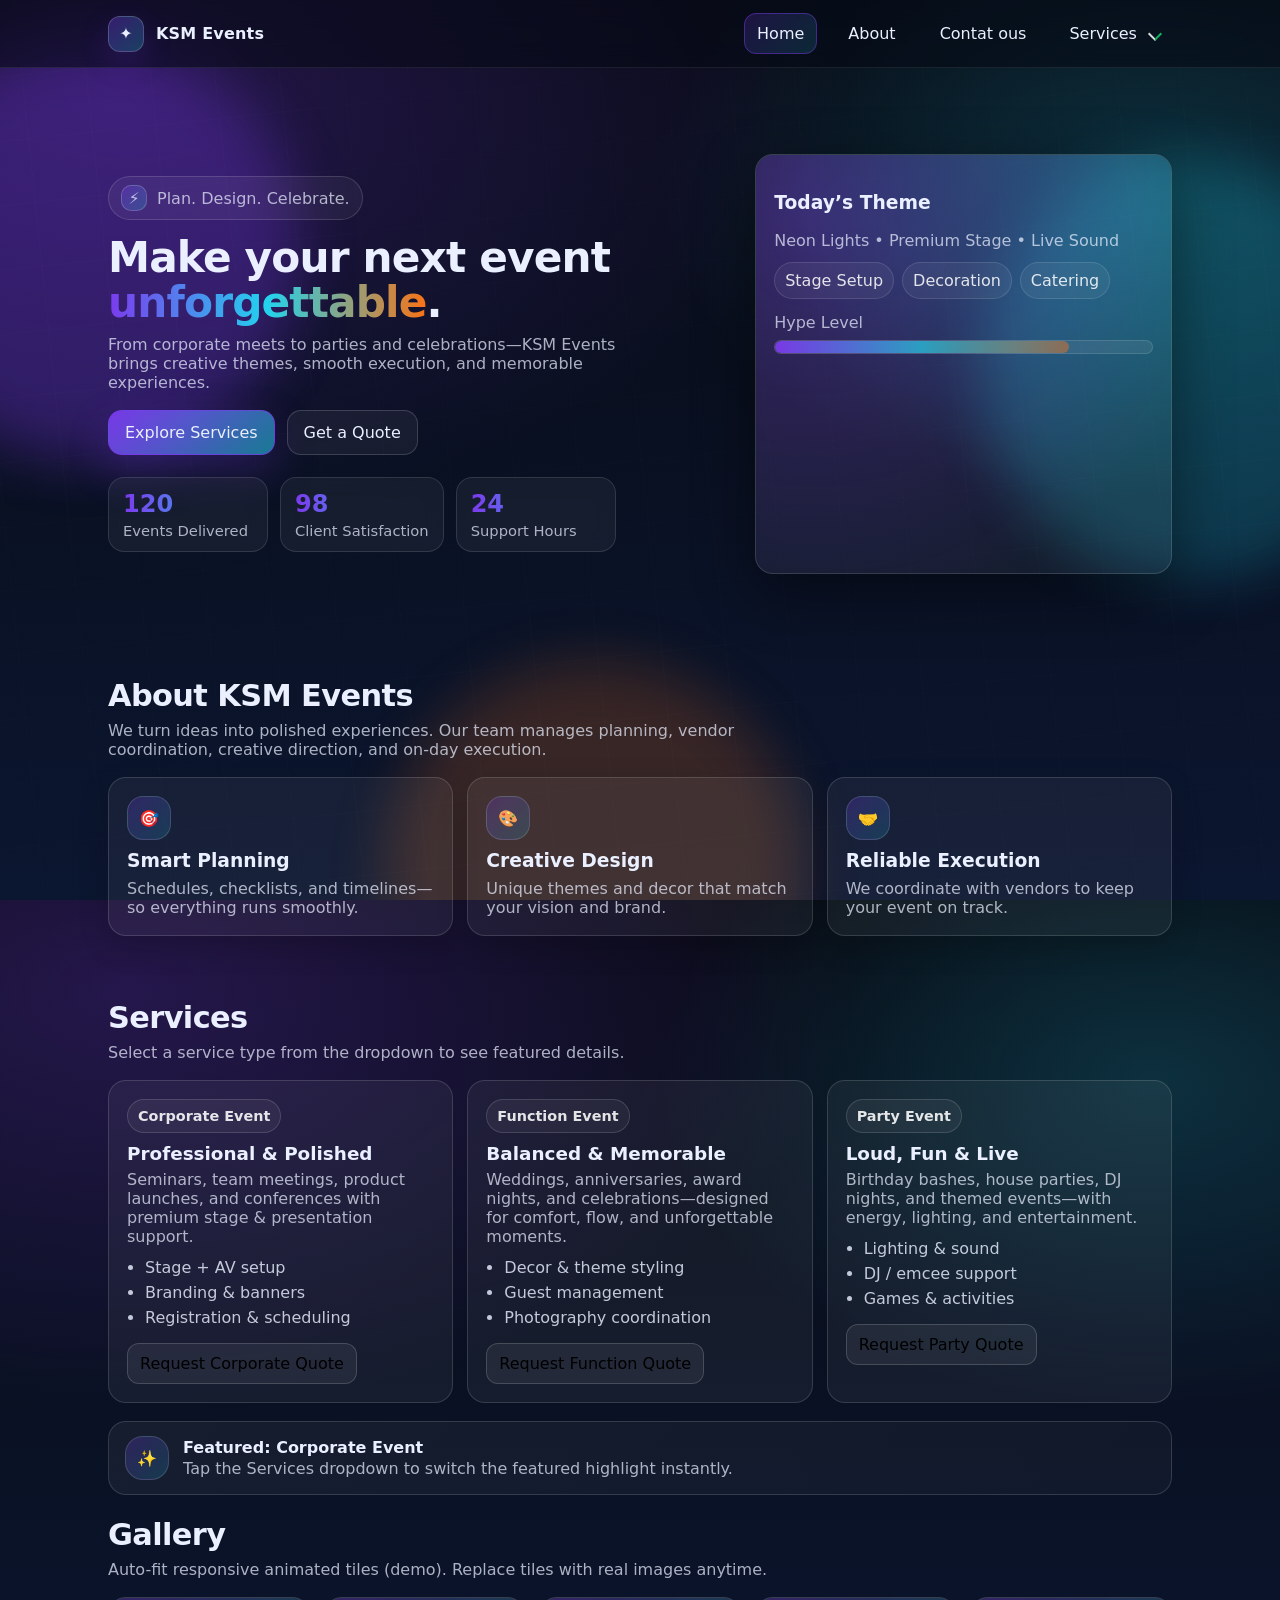
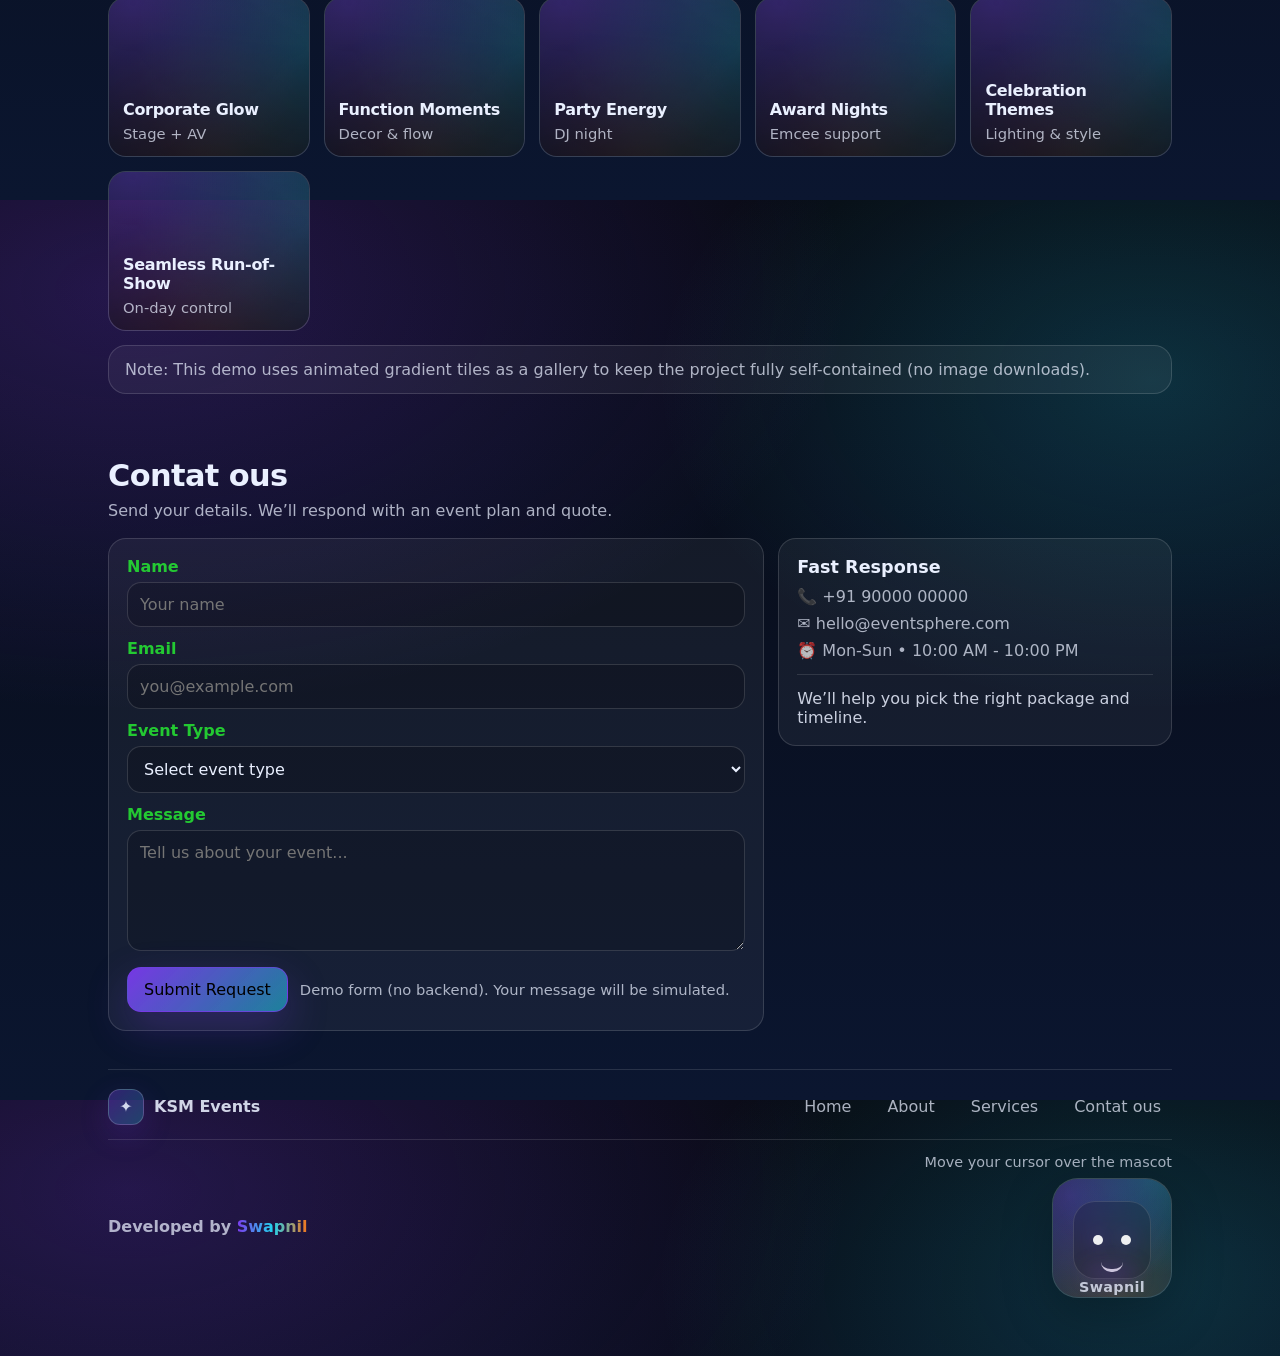
==== index.html @ 47028453 "first commit" ====
<!doctype html>
<html lang="en">
  <head>
    <meta charset="utf-8" />
    <meta name="viewport" content="width=device-width, initial-scale=1" />
    <title>KSM Events | Event Management</title>
    <link rel="stylesheet" href="style.css" />
  </head>
  <body>
    <div class="bg" aria-hidden="true">
      <span class="blob b1"></span>
      <span class="blob b2"></span>
      <span class="blob b3"></span>
      <span class="grid"></span>
    </div>

    <header class="header" id="top">
      <nav class="nav">
        <a class="brand" href="#home" aria-label="KSM Events Home">
          <span class="brand-mark" aria-hidden="true">✦</span>
          <span class="brand-text">KSM Events</span>
        </a>

        <button
          class="nav-toggle"
          type="button"
          aria-label="Open menu"
          aria-expanded="false"
        >
          <span></span><span></span><span></span>
        </button>

        <ul class="nav-links" id="navLinks">
          <li><a class="nav-link active" href="#home">Home</a></li>
          <li><a class="nav-link" href="#about">About</a></li>
          <li><a class="nav-link" href="#contact">Contat ous</a></li>

          <li class="dropdown" id="servicesDropdown">
            <button
              class="nav-link dropdown-btn"
              type="button"
              aria-haspopup="true"
              aria-expanded="false"
            >
              Services <span class="caret" aria-hidden="true"></span>
            </button>

            <div class="dropdown-menu" role="menu" aria-label="Services menu">
              <button
                class="dropdown-item"
                type="button"
                data-service="corporate"
              >
                Corporate Event
              </button>
              <button
                class="dropdown-item"
                type="button"
                data-service="function"
              >
                Function Event
              </button>
              <button class="dropdown-item" type="button" data-service="party">
                Party Event
              </button>
            </div>
          </li>
        </ul>
      </nav>
    </header>

    <main>
      <section class="hero" id="home">
        <div class="hero-content">
          <div class="eyebrow">
            <span class="spark" aria-hidden="true">⚡</span>
            <span>Plan. Design. Celebrate.</span>
          </div>

          <h1 class="hero-title">
            Make your next event
            <span class="gradient-text"> unforgettable</span>.
          </h1>

          <p class="hero-subtitle">
            From corporate meets to parties and celebrations—KSM Events brings
            creative themes, smooth execution, and memorable experiences.
          </p>

          <div class="hero-cta">
            <a class="btn primary" href="#services" role="button"
              >Explore Services</a
            >
            <a class="btn ghost" href="#contact" role="button">Get a Quote</a>
          </div>

          <div class="hero-stats" aria-label="Highlights">
            <div class="stat">
              <div class="stat-num" data-count="120">120</div>
              <div class="stat-label">Events Delivered</div>
            </div>
            <div class="stat">
              <div class="stat-num" data-count="98">98</div>
              <div class="stat-label">Client Satisfaction</div>
            </div>
            <div class="stat">
              <div class="stat-num" data-count="24">24</div>
              <div class="stat-label">Support Hours</div>
            </div>
          </div>
        </div>

        <div class="hero-card" aria-hidden="true">
          <div class="card-glow"></div>
          <div class="hero-card-inner">
            <h3>Today’s Theme</h3>
            <p class="muted">Neon Lights • Premium Stage • Live Sound</p>
            <div class="pill-row">
              <span class="pill">Stage Setup</span>
              <span class="pill">Decoration</span>
              <span class="pill">Catering</span>
            </div>
            <div class="mini-meter">
              <div class="meter-label">Hype Level</div>
              <div class="meter"><span class="meter-fill"></span></div>
            </div>
          </div>
        </div>
      </section>

      <section class="section" id="about">
        <div class="section-head">
          <h2>About KSM Events</h2>
          <p>
            We turn ideas into polished experiences. Our team manages planning,
            vendor coordination, creative direction, and on-day execution.
          </p>
        </div>

        <div class="cards">
          <article class="info-card reveal">
            <div class="icon" aria-hidden="true">🎯</div>
            <h3>Smart Planning</h3>
            <p>
              Schedules, checklists, and timelines—so everything runs smoothly.
            </p>
          </article>

          <article class="info-card reveal">
            <div class="icon" aria-hidden="true">🎨</div>
            <h3>Creative Design</h3>
            <p>Unique themes and decor that match your vision and brand.</p>
          </article>

          <article class="info-card reveal">
            <div class="icon" aria-hidden="true">🤝</div>
            <h3>Reliable Execution</h3>
            <p>We coordinate with vendors to keep your event on track.</p>
          </article>
        </div>
      </section>

      <section class="section" id="services">
        <div class="section-head">
          <h2>Services</h2>
          <p>
            Select a service type from the dropdown to see featured details.
          </p>
        </div>

        <div class="service-grid">
          <article class="service-card reveal" data-service-card="corporate">
            <div class="service-top">
              <div class="service-badge">Corporate Event</div>
              <div class="service-title">Professional & Polished</div>
              <p class="service-desc">
                Seminars, team meetings, product launches, and conferences with
                premium stage & presentation support.
              </p>
              <ul class="service-list">
                <li>Stage + AV setup</li>
                <li>Branding & banners</li>
                <li>Registration & scheduling</li>
              </ul>
              <button
                class="btn small"
                type="button"
                data-service-request="corporate"
              >
                Request Corporate Quote
              </button>
            </div>
          </article>

          <article class="service-card reveal" data-service-card="function">
            <div class="service-top">
              <div class="service-badge">Function Event</div>
              <div class="service-title">Balanced & Memorable</div>
              <p class="service-desc">
                Weddings, anniversaries, award nights, and celebrations—designed
                for comfort, flow, and unforgettable moments.
              </p>
              <ul class="service-list">
                <li>Decor & theme styling</li>
                <li>Guest management</li>
                <li>Photography coordination</li>
              </ul>
              <button
                class="btn small"
                type="button"
                data-service-request="function"
              >
                Request Function Quote
              </button>
            </div>
          </article>

          <article class="service-card reveal" data-service-card="party">
            <div class="service-top">
              <div class="service-badge">Party Event</div>
              <div class="service-title">Loud, Fun & Live</div>
              <p class="service-desc">
                Birthday bashes, house parties, DJ nights, and themed
                events—with energy, lighting, and entertainment.
              </p>
              <ul class="service-list">
                <li>Lighting & sound</li>
                <li>DJ / emcee support</li>
                <li>Games & activities</li>
              </ul>
              <button
                class="btn small"
                type="button"
                data-service-request="party"
              >
                Request Party Quote
              </button>
            </div>
          </article>
        </div>

        <div
          class="feature-strip reveal"
          id="serviceFeature"
          aria-live="polite"
        >
          <div class="strip-icon" aria-hidden="true">✨</div>
          <div class="strip-text">
            <div class="strip-title" id="featureTitle">
              Featured: Corporate Event
            </div>
            <div class="strip-desc" id="featureDesc">
              Tap the Services dropdown to switch the featured highlight
              instantly.
            </div>
          </div>
        </div>

        <div class="section-head" style="margin-top: 22px">
          <h2>Gallery</h2>
          <p>
            Auto-fit responsive animated tiles (demo). Replace tiles with real
            images anytime.
          </p>
        </div>

        <div class="gallery" aria-label="Event gallery">
          <div class="gallery-item reveal">
            <div class="gallery-item-inner">
              <div class="gallery-title">Corporate Glow</div>
              <div class="gallery-tag">Stage + AV</div>
            </div>
          </div>
          <div class="gallery-item reveal">
            <div class="gallery-item-inner">
              <div class="gallery-title">Function Moments</div>
              <div class="gallery-tag">Decor & flow</div>
            </div>
          </div>
          <div class="gallery-item reveal">
            <div class="gallery-item-inner">
              <div class="gallery-title">Party Energy</div>
              <div class="gallery-tag">DJ night</div>
            </div>
          </div>
          <div class="gallery-item reveal">
            <div class="gallery-item-inner">
              <div class="gallery-title">Award Nights</div>
              <div class="gallery-tag">Emcee support</div>
            </div>
          </div>
          <div class="gallery-item reveal">
            <div class="gallery-item-inner">
              <div class="gallery-title">Celebration Themes</div>
              <div class="gallery-tag">Lighting & style</div>
            </div>
          </div>
          <div class="gallery-item reveal">
            <div class="gallery-item-inner">
              <div class="gallery-title">Seamless Run-of-Show</div>
              <div class="gallery-tag">On-day control</div>
            </div>
          </div>
        </div>

        <div class="note reveal">
          Note: This demo uses animated gradient tiles as a gallery to keep the
          project fully self-contained (no image downloads).
        </div>
      </section>

      <section class="section contact" id="contact">
        <div class="section-head">
          <h2>Contat ous</h2>
          <p>Send your details. We’ll respond with an event plan and quote.</p>
        </div>

        <div class="contact-grid">
          <form class="contact-form" id="contactForm">
            <label>
              <span>Name</span>
              <input type="text" name="name" placeholder="Your name" required />
            </label>

            <label>
              <span>Email</span>
              <input
                type="email"
                name="email"
                placeholder="you@example.com"
                required
              />
            </label>

            <label>
              <span>Event Type</span>
              <select name="type" id="eventTypeSelect" required>
                <option value="" selected disabled>Select event type</option>
                <option value="corporate">Corporate Event</option>
                <option value="function">Function Event</option>
                <option value="party">Party Event</option>
              </select>
            </label>

            <label>
              <span>Message</span>
              <textarea
                name="message"
                placeholder="Tell us about your event..."
                rows="5"
                required
              ></textarea>
            </label>

            <div class="form-actions">
              <button class="btn primary" type="submit">Submit Request</button>
              <div class="form-hint">
                Demo form (no backend). Your message will be simulated.
              </div>
            </div>
          </form>

          <aside class="contact-panel reveal" aria-hidden="true">
            <div class="panel-card">
              <div class="panel-title">Fast Response</div>
              <div class="panel-line">📞 +91 90000 00000</div>
              <div class="panel-line">✉️ hello@eventsphere.com</div>
              <div class="panel-line">⏰ Mon-Sun • 10:00 AM - 10:00 PM</div>
              <div class="panel-divider"></div>
              <div class="panel-sub">
                We’ll help you pick the right package and timeline.
              </div>
            </div>
          </aside>
        </div>
      </section>

      <footer class="footer">
        <div class="footer-inner">
          <div class="footer-brand">
            <span class="brand-mark" aria-hidden="true">✦</span>
            KSM Events
          </div>

          <div class="footer-links">
            <a href="#home">Home</a>
            <a href="#about">About</a>
            <a href="#services">Services</a>
            <a href="#contact">Contat ous</a>
          </div>
        </div>

        <div class="footer-bottom">
          <div class="developed">
            Developed by <span class="developed-name">Swapnil</span>
          </div>

          <div class="mascot-wrap" aria-label="Animated mascot">
            <div class="mascot-instructions">
              Move your cursor over the mascot
            </div>
            <div class="mascot" id="mascot">
              <div class="mascot-face" aria-hidden="true">
                <span class="eye"></span>
                <span class="eye"></span>
                <span class="mouth"></span>
              </div>
              <div class="mascot-bob" aria-hidden="true"></div>
              <div class="mascot-name">Swapnil</div>
            </div>
          </div>
        </div>
      </footer>
    </main>

    <!-- Popup overlay (loads popup.html in an iframe) -->
    <div class="popup-overlay" id="popupOverlay" aria-hidden="true">
      <div
        class="popup-modal"
        role="dialog"
        aria-modal="true"
        aria-label="Service request"
      >
        <div class="popup-modal-top">
          <div class="popup-modal-title">Service Request</div>
          <button
            class="popup-close"
            type="button"
            id="popupCloseBtn"
            aria-label="Close popup"
          >
            ✕
          </button>
        </div>
        <iframe
          id="popupFrame"
          title="Service Request Form"
          src="about:blank"
          loading="lazy"
        ></iframe>
      </div>
    </div>

    <script src="script.js"></script>
  </body>
</html>
---- style.css ----
:root{
  --bg0:#070A12;
  --bg1:#0B1630;
  --text:#EAF0FF;
  --muted:rgba(234,240,255,.72);
  --primary:#7C3AED;
  --primary2:#22D3EE;
  --primary3:#F97316;
  --shadow: 0 18px 60px rgba(0,0,0,.45);
  --radius: 18px;
}

*{ box-sizing:border-box; }
html,body{ height:100%; }
body{
  margin:0;
  font-family: ui-sans-serif, system-ui, -apple-system, Segoe UI, Roboto, Arial;
  background: radial-gradient(1200px 700px at 10% 10%, rgba(124,58,237,.25), transparent 60%),
              radial-gradient(900px 600px at 90% 20%, rgba(34,211,238,.18), transparent 55%),
              linear-gradient(180deg, var(--bg0), var(--bg1));
  color: var(--text);
  overflow-x:hidden;
}

a{ color:inherit; text-decoration:none; }
button, input, select, textarea{ font:inherit; }

.bg{ position:fixed; inset:0; z-index:-2; pointer-events:none; overflow:hidden; }
.blob{ position:absolute; width:420px; height:420px; border-radius:50%; filter: blur(28px); opacity:.55; animation: floaty 10s ease-in-out infinite; }
.b1{ left:-120px; top:40px; background: rgba(124,58,237,.55); }
.b2{ right:-120px; top:160px; background: rgba(34,211,238,.40); animation-delay:-3s; }
.b3{ left:30%; bottom:-180px; background: rgba(249,115,22,.35); animation-delay:-6s; }
@keyframes floaty{ 0%,100%{ transform:translate3d(0,0,0) scale(1);} 50%{ transform:translate3d(0,-18px,0) scale(1.05);} }
.grid{
  position:absolute; inset:-20%;
  background:
    linear-gradient(to right, rgba(255,255,255,.06) 1px, transparent 1px),
    linear-gradient(to bottom, rgba(255,255,255,.05) 1px, transparent 1px);
  background-size:64px 64px;
  transform:rotate(-6deg);
  opacity:.25;
  animation:gridMove 18s linear infinite;
}
@keyframes gridMove{ from{ transform:rotate(-6deg) translateY(0);} to{ transform:rotate(-6deg) translateY(70px);} }

.header{ position:sticky; top:0; z-index:30; backdrop-filter: blur(14px); background: rgba(6,10,22,.56); border-bottom:1px solid rgba(255,255,255,.08); }
.nav{ max-width:1100px; margin:0 auto; padding:14px 18px; display:flex; align-items:center; justify-content:space-between; gap:16px; }
.brand{ display:flex; align-items:center; gap:12px; font-weight:800; letter-spacing:.2px; }
.brand-mark{
  display:grid; place-items:center; width:36px; height:36px; border-radius:12px;
  background: linear-gradient(135deg, rgba(124,58,237,.35), rgba(34,211,238,.25));
  border:1px solid rgba(255,255,255,.18);
  box-shadow:0 10px 30px rgba(124,58,237,.18);
  animation:pulse 2.4s ease-in-out infinite;
}
@keyframes pulse{ 0%,100%{ transform:scale(1);} 50%{ transform:scale(1.08);} }

.nav-toggle{ display:none; width:44px; height:44px; border-radius:14px; border:1px solid rgba(255,255,255,.14); background: rgba(255,255,255,.06); cursor:pointer; }
.nav-toggle span{ display:block; width:20px; height:2px; margin:5px auto; background: rgba(255,255,255,.85); border-radius:4px; }

.nav-links{ list-style:none; padding:0; margin:0; display:flex; align-items:center; gap:18px; }
.nav-link{ padding:10px 12px; border-radius:12px; border:1px solid transparent; transition: transform .15s ease, background .2s ease, border-color .2s ease; white-space:nowrap; }
.nav-link:hover{ transform: translateY(-1px); background: rgba(255,255,255,.06); border-color: rgba(255,255,255,.12); }
.nav-link.active{ background: linear-gradient(135deg, rgba(124,58,237,.20), rgba(34,211,238,.14)); border-color: rgba(124,58,237,.45); }

.dropdown{ position:relative; }
.dropdown-btn{ background:transparent; border:none; cursor:pointer; color:inherit; }
.caret{ display:inline-block; width:10px; height:10px; border-right:2px solid rgba(18, 207, 103, 0.85); border-bottom:2px solid rgba(255,255,255,.85); transform:rotate(45deg); margin-left:8px; transition: transform .2s ease; }
.dropdown-menu{
  position:absolute; top:calc(100% + 10px); left:0; min-width:220px;
  padding:10px; border-radius:16px;
  background: rgba(9,16,36,.86);
  border:1px solid rgba(255,255,255,.14);
  box-shadow: var(--shadow);
  opacity:0; visibility:hidden;
  transform: translateY(-8px) scale(.98);
  transition: opacity .18s ease, visibility .18s ease, transform .18s ease;
}
.dropdown.open .dropdown-menu{ opacity:1; visibility:visible; transform: translateY(0) scale(1);} 
.dropdown.open .caret{ transform: rotate(-135deg);} 
.dropdown-item{
  width:100%; text-align:left;
  background: rgba(255,255,255,.04);
  border:1px solid rgba(255,255,255,.08);
  color: var(--text);
  border-radius: 14px;
  padding:10px 12px;
  cursor:pointer;
  transition: transform .12s ease, background .2s ease, border-color .2s ease;
  margin-bottom:8px;
}
.dropdown-item:last-child{ margin-bottom:0; }
.dropdown-item:hover{ transform: translateY(-1px); background: rgba(255,255,255,.08); border-color: rgba(124,58,237,.35);} 

main{ max-width:1100px; margin:0 auto; padding:18px; }

.hero{ margin-top:18px; display:grid; grid-template-columns:1.2fr .8fr; gap:22px; align-items:center; min-height:520px; }
.hero-content{ padding:18px 0; }
.eyebrow{ display:inline-flex; align-items:center; gap:10px; padding:8px 12px; border-radius:999px; border:1px solid rgba(255,255,255,.14); background: rgba(255,255,255,.05); color: var(--muted); animation: fadeUp .7s ease both; }
.spark{ display:inline-grid; place-items:center; width:26px; height:26px; border-radius:10px; background: linear-gradient(135deg, rgba(124,58,237,.35), rgba(34,211,238,.22)); border:1px solid rgba(255,255,255,.18); }
@keyframes fadeUp{ from{ opacity:0; transform: translateY(10px);} to{ opacity:1; transform: translateY(0);} }
.hero-title{ margin:16px 0 10px; font-size: clamp(2rem, 3.3vw, 3.2rem); line-height:1.05; letter-spacing:-.02em; animation: fadeUp .85s ease both; }
.gradient-text{ background: linear-gradient(90deg, var(--primary), var(--primary2), var(--primary3)); -webkit-background-clip:text; background-clip:text; color:transparent; }
.hero-subtitle{ margin:0 0 18px; color:var(--muted); max-width:52ch; animation: fadeUp 1s ease both; }
.hero-cta{ display:flex; gap:12px; flex-wrap:wrap; margin-bottom:22px; animation: fadeUp 1.1s ease both; }

.btn{ display:inline-flex; align-items:center; justify-content:center; gap:10px; padding:12px 16px; border-radius:14px; border:1px solid rgba(255,255,255,.16); cursor:pointer; transition: transform .15s ease, background .2s ease, border-color .2s ease; user-select:none; }
.btn:hover{ transform: translateY(-1px);} 
.btn.primary{ background: linear-gradient(135deg, rgba(124,58,237,.95), rgba(34,211,238,.55)); border-color: rgba(124,58,237,.65); box-shadow:0 16px 40px rgba(124,58,237,.25);} 
.btn.ghost{ background: rgba(255,255,255,.05);} 
.btn.small{ padding:10px 12px; border-radius:12px; background: rgba(255,255,255,.06);} 

.hero-stats{ display:flex; gap:12px; flex-wrap:wrap; }
.stat{ padding:12px 14px; border-radius:16px; border:1px solid rgba(255,255,255,.12); background: rgba(255,255,255,.05); backdrop-filter: blur(10px); min-width:160px; animation: fadeUp 1.2s ease both; }
.stat-num{ font-size:1.5rem; font-weight:900; background: linear-gradient(90deg, rgba(124,58,237,1), rgba(34,211,238,1)); -webkit-background-clip:text; background-clip:text; color:transparent; }
.stat-label{ margin-top:4px; color:var(--muted); font-size:.92rem; }

.hero-card{ position:relative; border-radius: var(--radius); border:1px solid rgba(255,255,255,.14); background: rgba(255,255,255,.05); box-shadow: var(--shadow); overflow:hidden; height:420px; animation: fadeUp 1.1s ease both; }
.card-glow{ position:absolute; inset:-40%; background: radial-gradient(circle at 30% 30%, rgba(124,58,237,.35), transparent 55%), radial-gradient(circle at 70% 20%, rgba(34,211,238,.25), transparent 45%); animation: spinGlow 8s linear infinite; }
@keyframes spinGlow{ from{ transform: rotate(0deg);} to{ transform: rotate(360deg);} }
.hero-card-inner{ position:relative; padding:18px; }
.muted{ color: var(--muted); margin:0 0 12px; }
.pill-row{ display:flex; flex-wrap:wrap; gap:8px; margin-bottom:14px; }
.pill{ padding:8px 10px; border-radius:999px; border:1px solid rgba(255,255,255,.12); background: rgba(255,255,255,.05); color: rgba(255,255,255,.86); }
.mini-meter .meter-label{ color: var(--muted); margin-bottom:8px; }
.mini-meter .meter{ height:14px; border-radius:999px; background: rgba(255,255,255,.08); border:1px solid rgba(255,255,255,.12); overflow:hidden; }
.meter-fill{ display:block; height:100%; width:78%; background: linear-gradient(90deg, rgba(124,58,237,.95), rgba(34,211,238,.65), rgba(249,115,22,.45)); border-radius:999px; animation: meterAnim 1.6s ease-in-out infinite alternate; }
@keyframes meterAnim{ from{ width:64%; } to{ width:86%; } }

.section{ padding:54px 0 10px; }
.section-head{ text-align:left; margin-bottom:18px; }
.section-head h2{ margin:0 0 8px; font-size:1.9rem; letter-spacing:-.02em; }
.section-head p{ margin:0; color: var(--muted); max-width:70ch; }

.cards{ display:grid; grid-template-columns: repeat(3, 1fr); gap:14px; }
.info-card{ border-radius: var(--radius); border:1px solid rgba(255,255,255,.14); background: rgba(255,255,255,.05); padding:18px; transition: transform .18s ease, border-color .2s ease, background .2s ease; box-shadow:0 10px 30px rgba(0,0,0,.18); }
.info-card:hover{ transform: translateY(-3px); border-color: rgba(124,58,237,.45); background: rgba(255,255,255,.07); }
.icon{ width:44px; height:44px; border-radius:16px; display:grid; place-items:center; border:1px solid rgba(255,255,255,.14); background: linear-gradient(135deg, rgba(124,58,237,.25), rgba(34,211,238,.16)); margin-bottom:10px; }
.info-card h3{ margin:0 0 8px; }
.info-card p{ margin:0; color: var(--muted); }

.service-grid{ display:grid; grid-template-columns: repeat(3, 1fr); gap:14px; margin-top:18px; }
.service-card{ border-radius: var(--radius); border:1px solid rgba(255,255,255,.14); background: rgba(255,255,255,.05); padding:18px; transition: transform .18s ease, border-color .2s ease, background .2s ease; position:relative; overflow:hidden; }
.service-card::before{ content:""; position:absolute; inset:-60% -40%; background: radial-gradient(circle at 20% 10%, rgba(124,58,237,.25), transparent 55%), radial-gradient(circle at 80% 25%, rgba(34,211,238,.18), transparent 50%); opacity:.0; transition: opacity .2s ease; }
.service-card:hover{ transform: translateY(-3px); border-color: rgba(34,211,238,.42); background: rgba(255,255,255,.07);} 
.service-card:hover::before{ opacity:1; }
.service-badge{ display:inline-flex; padding:8px 10px; border-radius:999px; border:1px solid rgba(255,255,255,.14); background: rgba(255,255,255,.05); color: rgba(255,255,255,.88); margin-bottom:10px; font-weight:700; font-size:.9rem; }
.service-title{ font-weight:900; font-size:1.15rem; margin-bottom:6px; }
.service-desc{ margin:0 0 12px; color: var(--muted); }
.service-list{ margin:0 0 16px; padding-left:18px; color: rgba(234,240,255,.82); }
.service-list li{ margin:6px 0; }

.feature-strip{ margin-top:18px; border-radius: var(--radius); border:1px solid rgba(255,255,255,.14); background: linear-gradient(135deg, rgba(255,255,255,.05), rgba(255,255,255,.03)); padding:14px 16px; display:flex; align-items:center; gap:14px; }
.strip-icon{ width:44px; height:44px; border-radius:18px; display:grid; place-items:center; border:1px solid rgba(255,255,255,.14); background: linear-gradient(135deg, rgba(124,58,237,.24), rgba(34,211,238,.16)); }
.strip-title{ font-weight:900; }
.strip-desc{ color: var(--muted); margin-top:2px; }

/* Gallery */
.gallery{ margin-top:18px; display:grid; grid-template-columns: repeat(auto-fit, minmax(180px, 1fr)); gap:14px; }
.gallery-item{ position:relative; border-radius: var(--radius); border:1px solid rgba(255,255,255,.14); background: rgba(255,255,255,.05); overflow:hidden; min-height:160px; }
.gallery-item::before{ content:""; position:absolute; inset:-40% -40%; background: radial-gradient(circle at 30% 25%, rgba(124,58,237,.35), transparent 55%), radial-gradient(circle at 75% 40%, rgba(34,211,238,.25), transparent 50%), radial-gradient(circle at 50% 80%, rgba(249,115,22,.18), transparent 45%); transform: scale(1.05); opacity:.9; }
.gallery-item::after{ content:""; position:absolute; inset:0; background: linear-gradient(180deg, rgba(0,0,0,.05), rgba(0,0,0,.45)); }
.gallery-item-inner{ position:relative; z-index:1; padding:14px; height:100%; display:flex; flex-direction:column; gap:6px; justify-content:flex-end; }
.gallery-title{ font-weight:900; letter-spacing:-.02em; }
.gallery-tag{ color: var(--muted); font-size:.92rem; }

.note{ margin-top:14px; padding:14px 16px; border-radius: var(--radius); border:1px solid rgba(255,255,255,.14); background: rgba(255,255,255,.05); color: var(--muted); }

/* Contact */
.contact-grid{ display:grid; grid-template-columns: 1.25fr .75fr; gap:14px; margin-top:18px; }
.contact-form{ border-radius: var(--radius); border:1px solid rgba(255,255,255,.14); background: rgba(255,255,255,.05); padding:18px; }
.contact-form label{ display:block; margin-bottom:12px; }
.contact-form label span{ display:block; margin-bottom:6px; color: rgba(38, 230, 51, 0.86); font-weight:700; }
#eventTypeSelect option {background: rgba(7, 17, 10, 0.856)}
.contact-form input, .contact-form select, .contact-form textarea{ width:100%; padding:12px; border-radius:14px; border:1px solid rgba(255,255,255,.14); background: rgba(0,0,0,.16); color: var(--text); outline:none; transition: border-color .2s ease; }
.contact-form input:focus, .contact-form select:focus, .contact-form textarea:focus{ border-color: rgba(124,58,237,.55); }
.form-actions{ display:flex; align-items:center; gap:12px; flex-wrap:wrap; margin-top:8px; }
.form-hint{ color: var(--muted); font-size:.92rem; }
.contact-panel .panel-card{ border-radius: var(--radius); border:1px solid rgba(255,255,255,.14); background: rgba(255,255,255,.05); padding:18px; }
.panel-title{ font-weight:900; font-size:1.1rem; margin-bottom:10px; }
.panel-line{ color: var(--muted); margin:8px 0; }
.panel-divider{ height:1px; background: rgba(255,255,255,.12); margin:14px 0; }
.panel-sub{ color: rgba(234,240,255,.85); }

.footer{ padding:28px 0 40px; color: var(--muted); }
.footer-inner{ border-top:1px solid rgba(255,255,255,.12); padding-top:18px; display:flex; align-items:center; justify-content:space-between; gap:14px; }
.footer-brand{ display:flex; align-items:center; gap:10px; font-weight:900; color: rgba(234,240,255,.88); }
.footer-links{ display:flex; gap:14px; flex-wrap:wrap; }
.footer-links a{ padding:8px 10px; border-radius:12px; border:1px solid rgba(255,255,255,.0); transition: border-color .2s ease, background .2s ease; }
.footer-links a:hover{ border-color: rgba(255,255,255,.14); background: rgba(255,255,255,.05); }

.reveal{ opacity:0; transform: translateY(14px); transition: opacity .6s ease, transform .6s ease; }
.reveal.in-view{ opacity:1; transform: translateY(0); }

@media (max-width: 940px){
  .hero{ grid-template-columns: 1fr; min-height: unset; }
  .hero-card{ height: 360px; }
  .cards{ grid-template-columns: 1fr; }
  .service-grid{ grid-template-columns: 1fr; }
  .contact-grid{ grid-template-columns: 1fr; }
  .footer-inner{ flex-direction:column; align-items:flex-start; }

  .nav-toggle{ display:block; }
  .nav-links{
    position:absolute;
    left:16px; right:16px; top:72px;
    flex-direction:column; align-items:stretch;
    padding:12px;
    border-radius: var(--radius);
    border:1px solid rgba(255,255,255,.14);
    background: rgba(9,16,36,.86);
    box-shadow: var(--shadow);
    opacity:0;
    transform: translateY(-10px);
    visibility:hidden;
    transition: opacity .18s ease, transform .18s ease, visibility .18s ease;
  }
  .nav-links.open{ opacity:1; transform: translateY(0); visibility:visible; }
  .nav-link{ width:100%; }
  .dropdown-menu{ left:0; right:0; min-width:auto; }
}

@media (max-width: 420px){
  main{ padding:12px; }
  .nav{ padding:12px 12px; }
  .hero-card{ height:320px; }
  .hero-title{ letter-spacing:-0.01em; }
  .stat{ min-width:140px; }
}

/* Popup overlay */
.popup-overlay{
  position:fixed;
  inset:0;
  background: rgba(0,0,0,.55);
  display:flex;
  align-items:center;
  justify-content:center;
  padding:18px;
  opacity:0;
  visibility:hidden;
  transition: opacity .18s ease, visibility .18s ease;
  z-index:200;
}
.popup-overlay.open{
  opacity:1;
  visibility:visible;
}
.popup-modal{
  width:min(980px, 100%);
  height:min(640px, 85vh);
  border-radius: 20px;
  border:1px solid rgba(255,255,255,.16);
  background: rgba(9,16,36,.78);
  backdrop-filter: blur(14px);
  box-shadow: 0 18px 70px rgba(0,0,0,.45);
  overflow:hidden;
  transform: translateY(10px) scale(.98);
  transition: transform .2s ease;
}
.popup-overlay.open .popup-modal{
  transform: translateY(0) scale(1);
}
.popup-modal-top{
  display:flex;
  align-items:center;
  justify-content:space-between;
  padding:14px 16px;
  border-bottom:1px solid rgba(255,255,255,.12);
}
.popup-modal-title{
  font-weight:900;
  letter-spacing:-.02em;
}
.popup-close{
  width:40px;
  height:40px;
  border-radius:14px;
  border:1px solid rgba(255,255,255,.14);
  background: rgba(255,255,255,.06);
  color: rgba(255,255,255,.92);
  cursor:pointer;
}
.popup-modal iframe{
  width:100%;
  height: calc(100% - 68px);
  border:0;
}

/* Footer additions */
.footer{ padding:28px 0 40px; }

.footer-bottom{
  margin-top: 14px;
  border-top: 1px solid rgba(255,255,255,.12);
  padding-top: 14px;
  display:flex;
  align-items:center;
  justify-content:space-between;
  gap: 14px;
  flex-wrap:wrap;
}
.developed{ color: var(--muted); font-weight: 700; }
.developed-name{
  background: linear-gradient(90deg, var(--primary), var(--primary2), var(--primary3));
  -webkit-background-clip:text;
  background-clip:text;
  color: transparent;
}

.mascot-wrap{ display:flex; flex-direction:column; gap: 8px; align-items:flex-end; }
.mascot-instructions{ color: rgba(234,240,255,.70); font-size: .9rem; }

.mascot{
  width: 120px;
  height: 120px;
  position: relative;
  border-radius: 26px;
  background: rgba(255,255,255,.05);
  border: 1px solid rgba(255,255,255,.14);
  box-shadow: 0 16px 50px rgba(0,0,0,.25);
  overflow:hidden;
  cursor: default;
}
.mascot::before{
  content:"";
  position:absolute;
  inset:-40%;
  background: radial-gradient(circle at 30% 30%, rgba(124,58,237,.35), transparent 55%),
              radial-gradient(circle at 70% 20%, rgba(34,211,238,.25), transparent 45%),
              radial-gradient(circle at 50% 80%, rgba(249,115,22,.18), transparent 50%);
  opacity:.95;
  transform: translate3d(0,0,0);
}
.mascot-face{
  position:absolute;
  left: 50%;
  top: 52%;
  transform: translate(-50%,-50%);
  width: 78px;
  height: 78px;
  border-radius: 22px;
  background: rgba(0,0,0,.18);
  border: 1px solid rgba(255,255,255,.12);
  backdrop-filter: blur(10px);
  display:flex;
  align-items:center;
  justify-content:center;
  gap: 18px;
}
.eye{
  width: 10px;
  height: 10px;
  border-radius: 50%;
  background: rgba(255,255,255,.92);
  box-shadow: 0 0 18px rgba(124,58,237,.35);
}
.mouth{
  position:absolute;
  width: 22px;
  height: 10px;
  border-bottom: 3px solid rgba(255,255,255,.8);
  border-radius: 0 0 20px 20px;
  top: 60px;
}

.mascot-bob{
  position:absolute;
  left: 50%;
  bottom: 16px;
  transform: translateX(-50%);
  width: 48px;
  height: 14px;
  background: rgba(124,58,237,.25);
  filter: blur(10px);
  border-radius: 999px;
  animation: mascotShadow 1.6s ease-in-out infinite;
}
@keyframes mascotShadow{
  0%,100%{ transform: translateX(-50%) scaleX(1); opacity:.75; }
  50%{ transform: translateX(-50%) scaleX(.65); opacity:.45; }
}

.mascot-name{
  position:absolute;
  left: 50%;
  bottom: 2px;
  transform: translateX(-50%);
  font-size: .9rem;
  color: rgba(234,240,255,.78);
  font-weight: 800;
  letter-spacing: .02em;
  user-select:none;
}

@media (max-width: 940px){
  .mascot-wrap{ align-items:flex-start; }
}
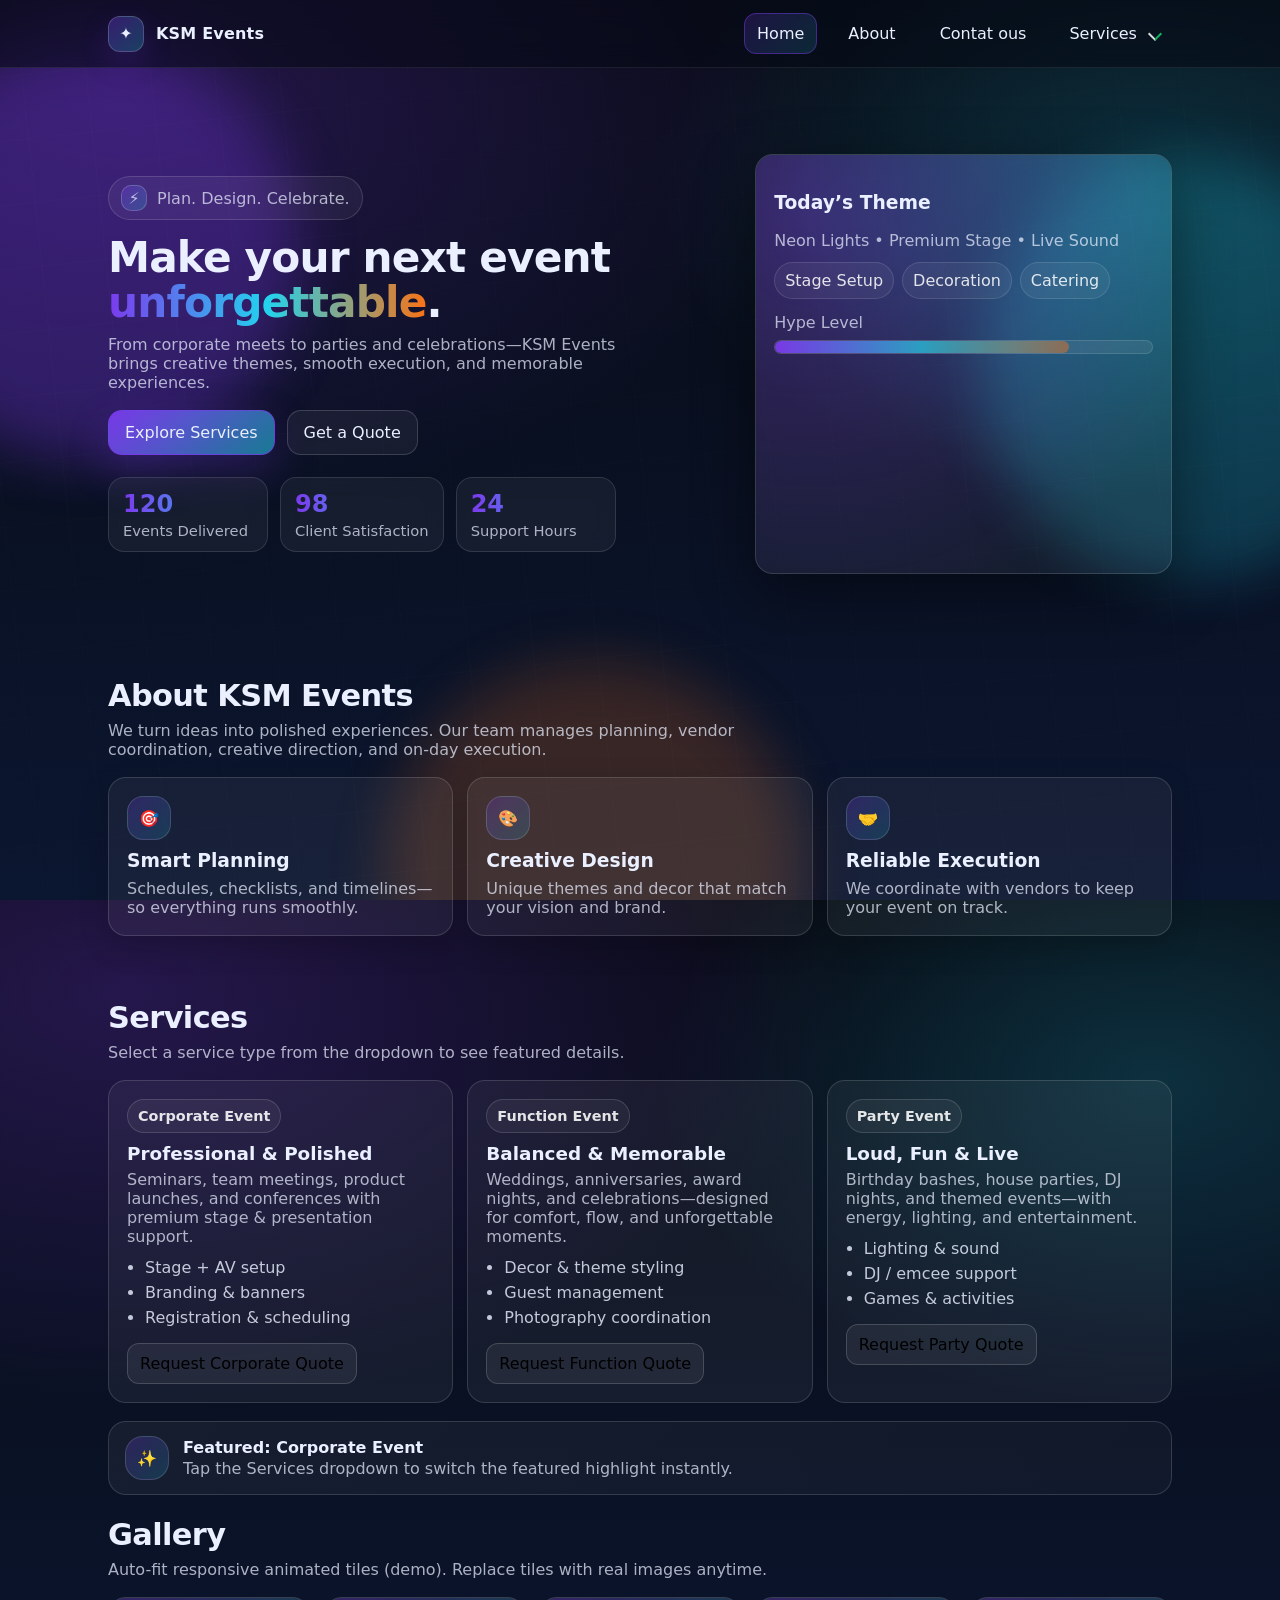
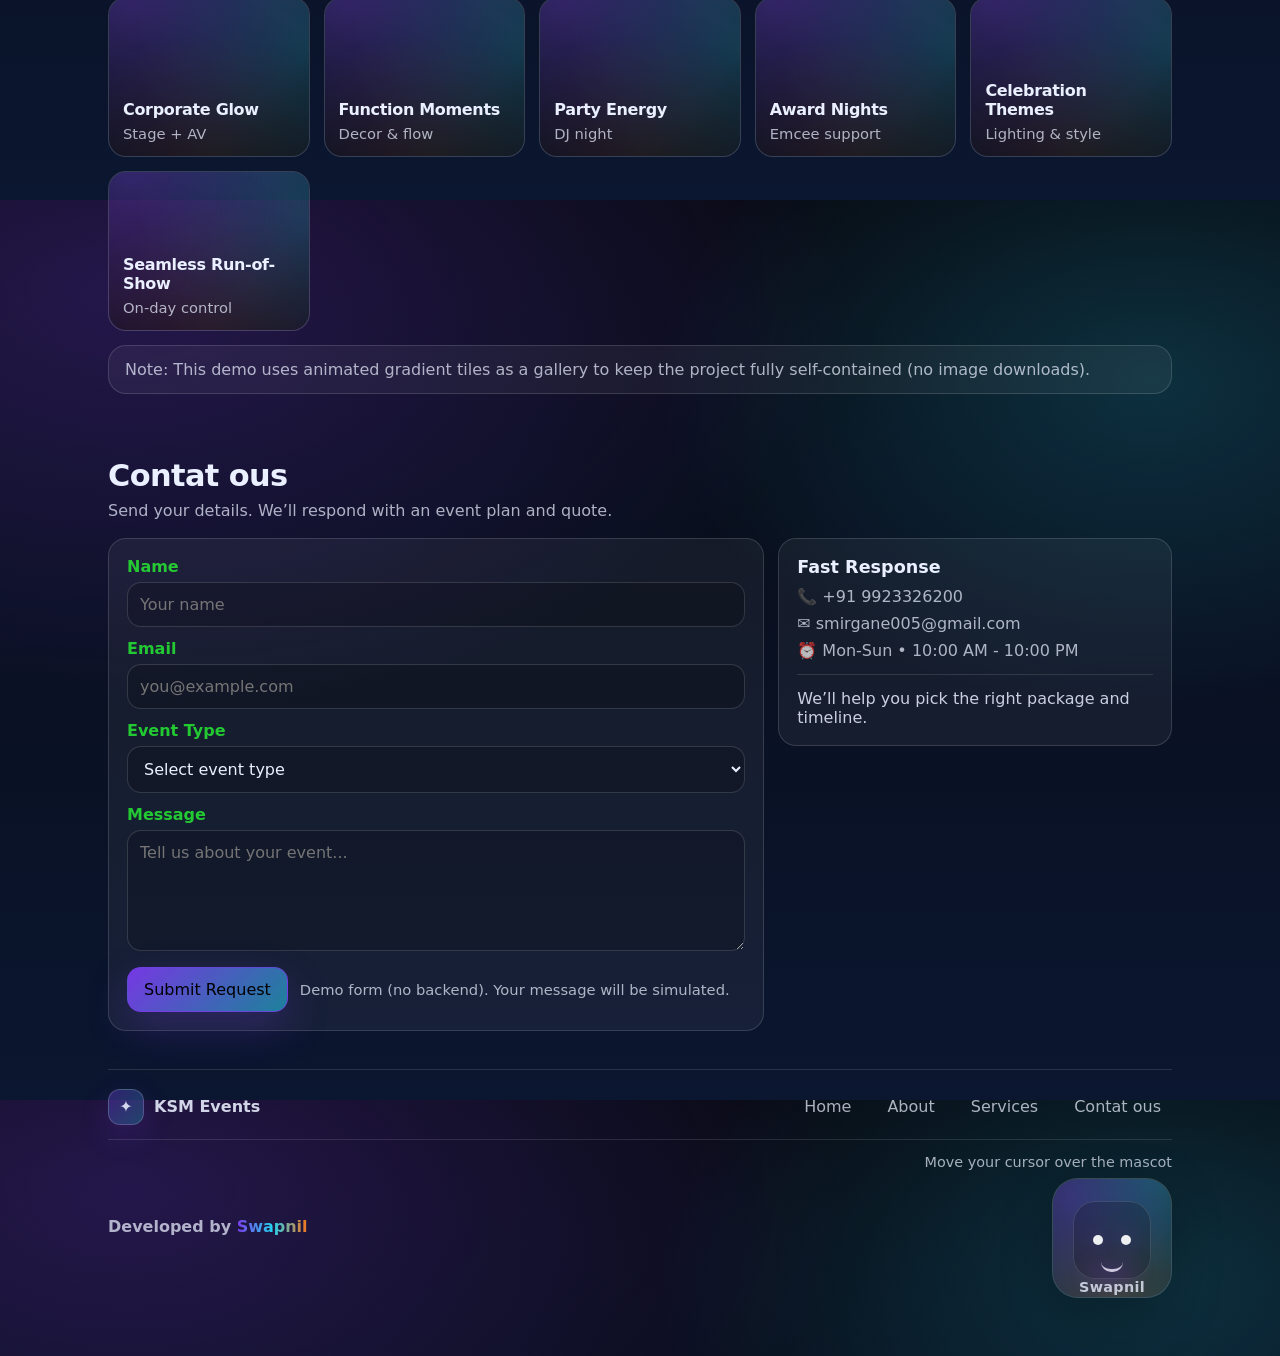
==== commit 1e2f1c43: "fix: name" ====
--- a/index.html
+++ b/index.html
@@ -363,8 +363,8 @@
           <aside class="contact-panel reveal" aria-hidden="true">
             <div class="panel-card">
               <div class="panel-title">Fast Response</div>
-              <div class="panel-line">📞 +91 90000 00000</div>
-              <div class="panel-line">✉️ hello@eventsphere.com</div>
+              <div class="panel-line">📞 +91 9923326200</div>
+              <div class="panel-line">✉️ smirgane005@gmail.com</div>
               <div class="panel-line">⏰ Mon-Sun • 10:00 AM - 10:00 PM</div>
               <div class="panel-divider"></div>
               <div class="panel-sub">
